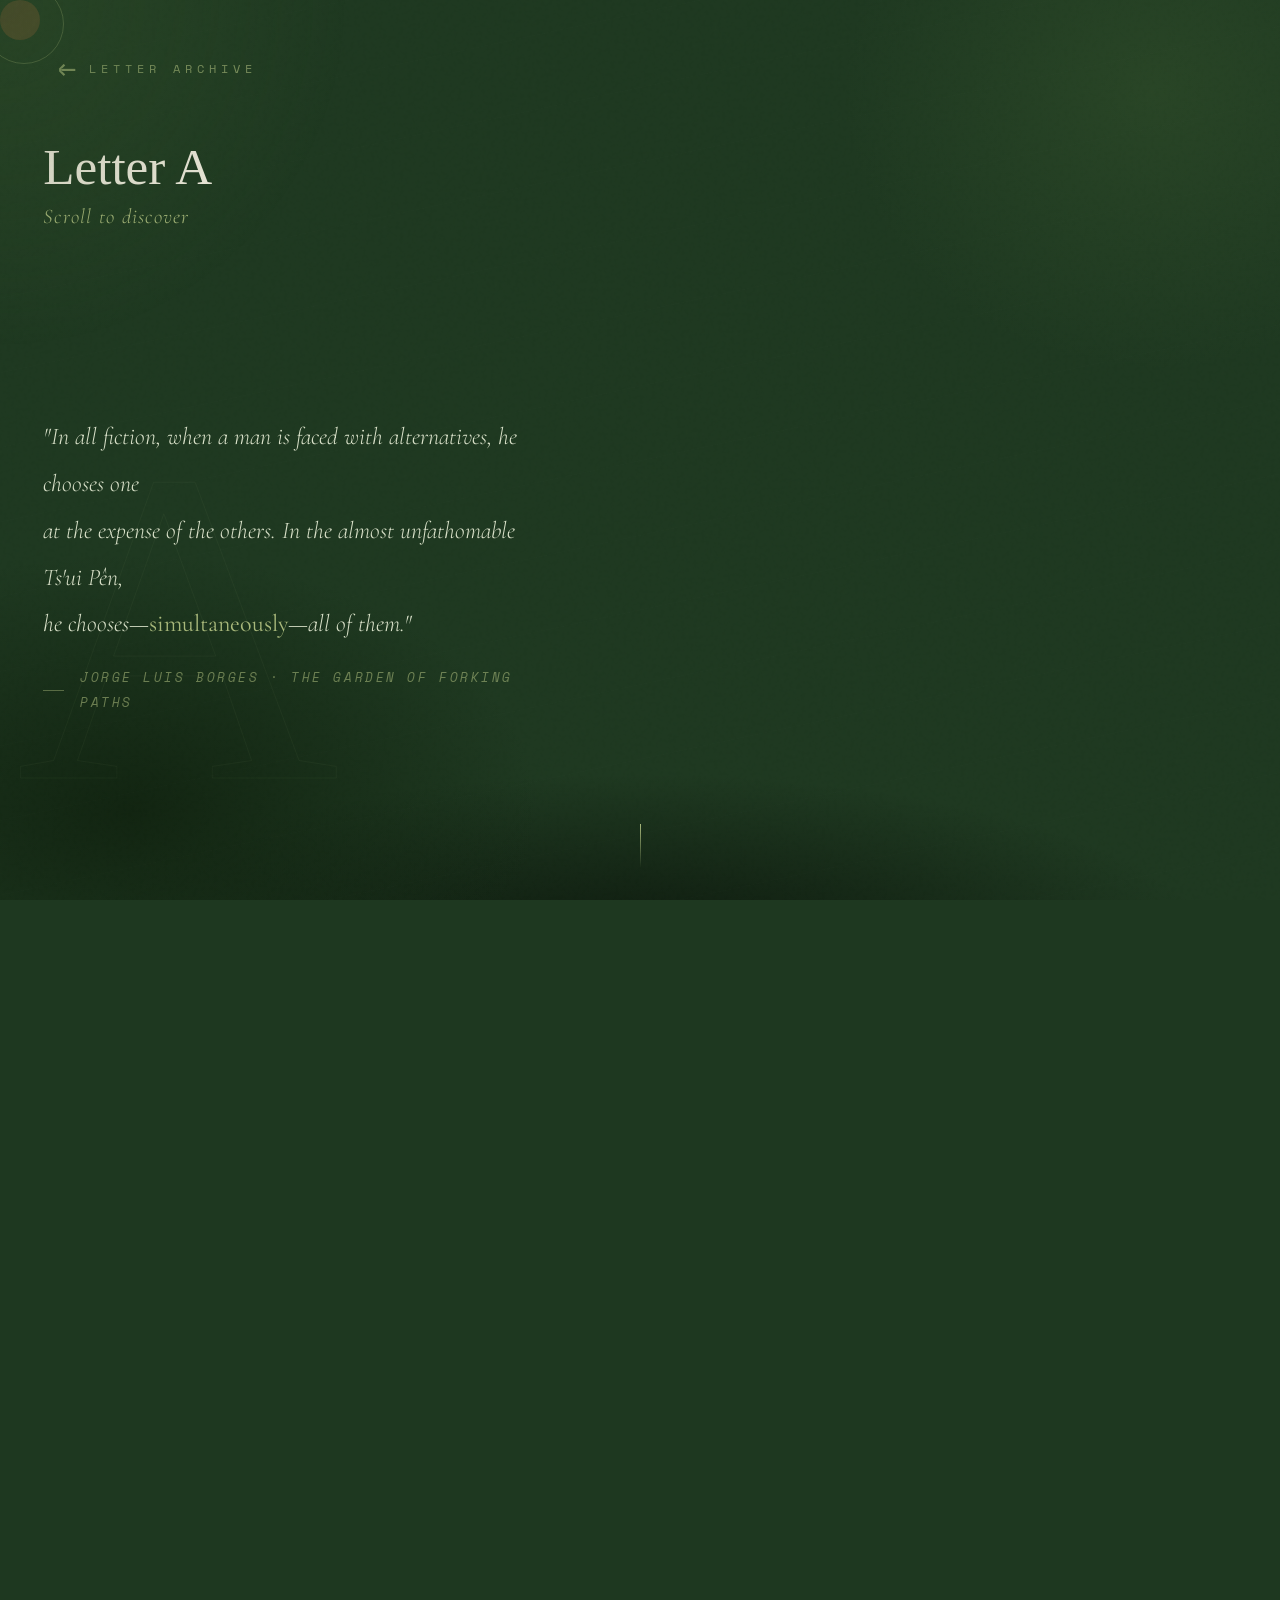
==== Homepage/LetterA/index.html @ e89d3998 "Add files via upload" ====
<!DOCTYPE html>
<html lang="en">
<head>
  <meta charset="UTF-8">
  <meta name="viewport" content="width=device-width, initial-scale=1.0">
  <title>Letter Archive — Letter A</title>
  <link href="https://fonts.googleapis.com/css2?family=Cormorant+Garamond:ital,wght@0,300;0,400;0,600;1,300;1,600&family=Space+Mono:ital,wght@0,400;0,700;1,400&family=IM+Fell+English:ital@0;1&display=swap" rel="stylesheet">
  <link rel="stylesheet" href="style.css">
</head>
<body>

  <div class="cursor"      id="cursor"></div>
  <div class="cursor-ring" id="ring"></div>
  <div class="glow"        id="glow"></div>
  <div class="leaves-wrap" id="leavesWrap"></div>
  <div class="tip"         id="tip"></div>

  <section class="hero">
    <div class="hero-bg"></div>

    <nav>
      <div class="nav-logo"><a href="../index.html" style="text-decoration:none; color:inherit; display:inline-flex; align-items:center; gap:8px; transition:opacity 0.2s; opacity:0.7;" onmouseover="this.style.opacity='1'" onmouseout="this.style.opacity='0.7'"><span style="font-size:30px;">←</span> Letter Archive</a></div>
      <div class="nav-links">
        
        
      </div>
    </nav>

    <div class="hero-left">
      <span class="ghost-a" aria-hidden="true">A</span>
     
      <h1 class="letter-title">Letter A</h1>
      <p class="scroll-cue">Scroll to discover</p>
      <div class="divider-row">
        
        
      </div>
      <div class="hero-quote">
        <p class="quote-line" data-line="1">
          "In all fiction, when a man is faced with alternatives, he chooses one
        </p>
        <p class="quote-line" data-line="2">
          at the expense of the others. In the almost unfathomable Ts'ui Pên,
        </p>
        <p class="quote-line" data-line="3">
          he chooses—<span class="sim">simultaneously</span>—all of them."
        </p>
        <div class="attr-row quote-line" data-line="3">
          <span>Jorge Luis Borges · The Garden of Forking Paths</span>
        </div>
      </div>
    </div>

    <div class="hero-right">
      <div class="image-frame">
        <div class="image-clip" id="imageClip">
          <div class="image-box" data-tooltip="Every path in the forest — taken simultaneously">
            <span class="b b-tl"></span>
            <span class="b b-tr"></span>
            <span class="b b-bl"></span>
            <span class="b b-br"></span>
          </div>
        </div>
        <div class="img-cap" id="imgCap">
         
          <em>Every branch, taken</em>
        </div>
      </div>
    </div>

    <div class="scroll-dot">
      <div class="s-line"></div>
    </div>

  </section>

  <script src="script.js"></script>
</body>
</html>
---- Homepage/LetterA/style.css ----
:root {
  --lichen: #a8b87a;
  --stone:  #8a9a8a;
  --fog:    #d8e0c8;
  --cream:  #f2ede0;
  --forest: #1e3820;
  --moss:   #2d4a2e;
}

*, *::before, *::after { box-sizing: border-box; margin: 0; padding: 0; }

html { cursor: none; }

body {
  height: 250vh;
  background: var(--forest);
  color: var(--cream);
  font-family: 'Cormorant Garamond', serif;
  cursor: none;
}

/* ── CURSOR ─────────────────────────────────────── */
.cursor {
  position: fixed; width: 40px; height: 40px;
  background: #6b8e4e; border-radius: 50%;
  pointer-events: none; z-index: 9999;
  mix-blend-mode: difference;
  transition: transform 0.15s, background 0.3s;
}

.cursor-ring {
  position: fixed; width: 80px; height: 80px;
  border: 1px solid rgba(168,184,122,0.5); border-radius: 50%;
  pointer-events: none; z-index: 9998; opacity: 0.5;
  transition: width 0.3s, height 0.3s, opacity 0.3s;
}

.cursor.hov { transform: scale(3); background: #6b8e4e; }
.cursor-ring.hov { width: 54px; height: 54px; opacity: 0.2; }

/* ── GRAIN ──────────────────────────────────────── */
body::before {
  content: '';
  position: fixed; inset: 0; pointer-events: none; z-index: 9990;
  background-image: url("data:image/svg+xml,%3Csvg viewBox='0 0 256 256' xmlns='http://www.w3.org/2000/svg'%3E%3Cfilter id='n'%3E%3CfeTurbulence type='fractalNoise' baseFrequency='0.85' numOctaves='4' stitchTiles='stitch'/%3E%3C/filter%3E%3Crect width='100%25' height='100%25' filter='url(%23n)' opacity='0.04'/%3E%3C/svg%3E");
  opacity: 0.4;
}

/* ── FLOATING LEAVES ────────────────────────────── */
.leaves-wrap { position: fixed; inset: 0; pointer-events: none; z-index: 2; overflow: hidden; }

.leaf { position: absolute; opacity: 0; animation: leafUp linear infinite; }

@keyframes leafUp {
  0%   { transform: translateY(105vh) rotate(0deg);                   opacity: 0; }
  8%   { opacity: 0.5; }
  92%  { opacity: 0.3; }
  100% { transform: translateY(-8vh) rotate(640deg) translateX(42px); opacity: 0; }
}

/* ── GLOW ───────────────────────────────────────── */
.glow {
  position: fixed; width: 700px; height: 700px;
  background: radial-gradient(circle, rgba(61,94,48,0.3) 0%, rgba(61,94,48,0.15) 40%, transparent 70%);
  border-radius: 50%; pointer-events: none; z-index: 1;
  transform: translate(-50%, -50%);
}

/* ── TOOLTIP ────────────────────────────────────── */
.tip {
  position: fixed; background: var(--moss);
  color: var(--cream); font-family: 'Cormorant Garamond', serif;
  font-size: 1.0rem; font-style: italic;
  padding: 0.48rem 0.88rem; pointer-events: none;
  z-index: 8000; opacity: 0; transition: opacity 0.22s; line-height: 1.5;
  padding-left: 2.3rem;
  
}
.tip.show { opacity: 1; }

/* ── HERO ───────────────────────────────────────── */
.hero {
  width: 100vw; height: 100vh;
  display: grid; grid-template-columns: 3fr 4fr;
  position: sticky; top: 0; overflow: hidden;
}

/* ── BACKGROUND ─────────────────────────────────── */
.hero-bg {
  position: absolute; inset: 0;
  background:
    radial-gradient(ellipse 62% 55% at 10% 90%, rgba(16,34,15,0.92) 0%, transparent 52%),
    radial-gradient(ellipse 48% 62% at 90% 10%, rgba(61,94,48,0.32)  0%, transparent 50%),
    radial-gradient(ellipse 80% 38% at 50% 108%, rgba(10,20,10,0.98) 0%, transparent 58%),
    #1e3820;
  animation: breathe 14s ease-in-out infinite alternate;
}

@keyframes breathe { 0%,100% { opacity:1; } 50% { opacity:0.88; } }

.hero-bg::after {
  content: ''; position: absolute; inset: 0;
  background: repeating-linear-gradient(168deg, transparent, transparent 72px, rgba(255,255,255,0.007) 73px);
}

/* ── NAV ────────────────────────────────────────── */
nav {
  position: absolute; top: 3; left: 0; right: 0;
  display: flex; justify-content: space-between; align-items: center;
  padding: 2.9rem 3.6rem; z-index: 20;
}

.nav-logo {
  font-family: 'Space Mono', monospace;
  font-size: 0.75rem; letter-spacing: 0.42em; text-transform: uppercase;
  color: var(--lichen); opacity: 0; animation: fadeUp 0.8s 0.2s forwards;
}

.nav-links { display: flex; gap: 2.8rem; opacity: 0; animation: fadeUp 0.8s 0.3s forwards; }

.nav-links a {
  font-family: 'Space Mono', monospace;
  font-size: 0.54rem; letter-spacing: 0.18em; text-transform: uppercase;
  color: var(--fog); text-decoration: none; opacity: 0.48;
  transition: opacity 0.3s, color 0.3s; cursor: none;
}
.nav-links a:hover { opacity: 1; color: var(--lichen); }

/* ── LEFT COLUMN ────────────────────────────────── */
.hero-left {
  position: relative; z-index: 5;
  display: flex; flex-direction: column; justify-content: flex-start;
  padding: 11rem 0rem 5rem 2.7rem;
}

/* ── GHOST A ────────────────────────────────────── */
.ghost-a {
  position: absolute;
  font-family: 'IM Fell English', serif;
  font-size: 28rem; line-height: 0.72;
  color: transparent; -webkit-text-stroke: 1px rgba(168,184,122,0.055);
  top: 50%; left: 1rem;
  pointer-events: none; user-select: none;
  animation: ghostFloat 20s ease-in-out infinite alternate;
}

@keyframes ghostFloat {
  0%   { transform: translateY(-52%) translateX(0); }
  100% { transform: translateY(-48%) translateX(10px); }
}

/* ── LETTER LABEL ───────────────────────────────── */
.letter-label {
  font-family: 'Space Mono', monospace;
  font-size: 0.55rem; letter-spacing: 0.44em; text-transform: uppercase;
  color: var(--lichen); margin-bottom: 1.0rem;
  opacity: 0; animation: fadeUp 0.8s 0.5s forwards;
}

/* ── TITLE ──────────────────────────────────────── */
.letter-title {
  font-family: 'IM Fell English', serif;
  font-size: clamp(0.8rem, 4vw, 4rem);
  line-height: 0.9; font-weight: 400; color: var(--cream);
  position: relative; z-index: 2;
  opacity: 0;
  margin-top: -2rem;
  transform: translateY(12px);
  transition: opacity 0.75s ease, transform 0.75s cubic-bezier(0.25,0.8,0.25,1);
}

.letter-title.visible {
  opacity: 1;
  transform: translateY(0);
}

/* ── SCROLL CUE ─────────────────────────────────── */
.scroll-cue {
  font-family: 'Cormorant Garamond', serif;
  font-size: clamp(1.0rem, 1.7vw, 1.3rem);
  font-style: italic; font-weight: 300;
  color: var(--lichen); letter-spacing: 0.06em;
  margin-top: 0.85rem; position: relative; z-index: 2;
  opacity: 0; animation: fadeUp 0.8s 0.9s forwards;
}

/* ── DIVIDER ────────────────────────────────────── */
.divider-row {
  display: flex; align-items: center; gap: 1rem;
  margin-top: 2rem; opacity: 0; animation: fadeUp 0.8s 1.05s forwards;
}

.divider-dash { width: 26px; height: 1px; background: var(--stone); opacity: 0.45; }

.divider-text {
  font-family: 'Space Mono', monospace;
  font-size: 0.5rem; letter-spacing: 0.3em; text-transform: uppercase;
  color: var(--stone); opacity: 0.55;
}

/* ── QUOTE BLOCK ────────────────────────────────── */
.hero-quote { margin-top: 9.6rem; max-width: 800px; position: relative; z-index: 2; }

.hero-quote .sim { color: var(--lichen); font-style: normal; font-weight: 400; }

/* ── QUOTE LINES — scroll reveal ────────────────── */
.quote-line {
  font-family: 'Cormorant Garamond', serif;
  font-size: 1.50rem;
  font-style: italic; font-weight: 300;
  line-height: 1.95; color: var(--fog);
  opacity: 0; transform: translateY(12px);
  transition: opacity 0.75s ease, transform 0.75s cubic-bezier(0.25,0.8,0.25,1);
}

.quote-line.visible { opacity: 1; transform: translateY(0); }

/* ── ATTRIBUTION ────────────────────────────────── */
.attr-row { display: flex; align-items: center; gap: 1rem; margin-top: 1.1rem; }

.attr-row::before {
  content: ''; display: block; width: 22px; height: 1px;
  background: var(--lichen); opacity: 0.45;
}

.attr-row span {
  font-family: 'Space Mono', monospace;
  font-size: 0.80rem; letter-spacing: 0.2em; text-transform: uppercase;
  color: var(--lichen); opacity: 0.58;
}

/* ── RIGHT COLUMN ───────────────────────────────── */
.hero-right {
  position: relative; z-index: 5;
  display: flex; align-items: center; justify-content: center;
  padding: 0;
}

.image-frame { width: 100%; height: 100%; }

/* ── IMAGE CLIP REVEAL ──────────────────────────── */
.image-clip {
  position: relative;
  clip-path: inset(0 0 100% 0);
  transition: clip-path 0.9s cubic-bezier(0.25,0.8,0.25,1);
}

.image-clip.reveal-33  { clip-path: inset(0 0 67% 0); }
.image-clip.reveal-67  { clip-path: inset(0 0 33% 0); }
.image-clip.reveal-100 { clip-path: inset(0 0 0% 0); transition: clip-path 1.1s cubic-bezier(0.25,0.8,0.25,1); }

/* ── CAPTION ────────────────────────────────────── */
#imgCap {
  opacity: 0; transform: translateY(6px);
  transition: opacity 0.6s ease, transform 0.6s ease;
}
#imgCap.visible { opacity: 1; transform: translateY(0); }

/* ── IMAGE BOX ──────────────────────────────────── */

.image-box {
  width: 100%; 
height: 100vh; 
object-fit: cover;
object-position: center;
  background:
    url('trial.jpg') top / cover no-repeat,
    linear-gradient(135deg, #2d4a2e, #1e3820);
  position: relative; overflow: hidden;
  border: 1px solid rgba(168,184,122,0.11);
  cursor: none;
  transition: transform 0.7s cubic-bezier(0.25,0.8,0.25,1);
}

.image-box:hover { transform: scale(1.013); }

.image-box::before {
     display: none;
  content: ''; position: absolute; inset: 0; z-index: 1;
  background: linear-gradient(135deg,
  rgba(30,56,32,0.1) 0%,
rgba(30,56,32,0.0) 55%,
rgba(14,26,14,0.1) 100%
  );
}

.image-box::after {
  content: 'A';
  position: absolute; bottom: -1.5rem; right: -0.8rem;
  font-family: 'IM Fell English', serif;
  font-size: 13rem; line-height: 1; color: transparent;
  -webkit-text-stroke: 1px rgba(168,184,122,0.09);
  z-index: 2; pointer-events: none;
}

/* ── CORNER BRACKETS ────────────────────────────── */
.b { position: absolute; width: 50px; height: 50px; }
.b-tl { top:-6px; left:-6px;   border-top:1.5px solid rgba(120,180,80,0.6); border-left:1.5px solid rgba(120,180,80,0.6); }
.b-tr { top:-6px; right:-6px;  border-top:1.5px solid rgba(120,180,80,0.6); border-right:1.5px solid rgba(120,180,80,0.6); }
.b-bl { bottom:-6px; left:-6px;  border-bottom:1.5px solid rgba(120,180,80,0.6); border-left:1.5px solid rgba(120,180,80,0.6); }
.b-br { bottom:-6px; right:-6px; border-bottom:1.5px solid rgba(120,180,80,0.6); border-right:1.5px solid rgba(120,180,80,0.6); }

/* ── IMG CAPTION TEXT ───────────────────────────── */
.img-cap { display: flex; justify-content: space-between; align-items: baseline; margin-top: 1rem; }

.img-cap span {
  font-family: 'Space Mono', monospace;
  font-size: 0.48rem; letter-spacing: 0.17em; text-transform: uppercase;
  color: var(--stone); opacity: 0.52;
}

.img-cap em {
  font-family: 'Cormorant Garamond', serif;
  font-size: 0.8rem; font-style: italic;
  color: var(--lichen); opacity: 0.6;
}

/* ── SCROLL INDICATOR ───────────────────────────── */
.scroll-dot {
  position: absolute; bottom: 2rem; left: 50%;
  transform: translateX(-50%);
  display: flex; flex-direction: column; align-items: center; gap: 0.5rem;
  z-index: 10; opacity: 0; animation: fadeUp 0.8s 1.8s forwards;
}

.s-line {
  width: 1px; height: 44px;
  background: linear-gradient(to bottom, var(--lichen), transparent);
  animation: pulse 2.4s ease-in-out infinite;
}

@keyframes pulse {
  0%,100% { transform: scaleY(1);    opacity: 1; }
  50%      { transform: scaleY(0.28); opacity: 0.28; }
}

/* ── KEYFRAMES ──────────────────────────────────── */
@keyframes fadeUp {
  from { opacity: 0; transform: translateY(24px); }
  to   { opacity: 1; transform: translateY(0); }
}
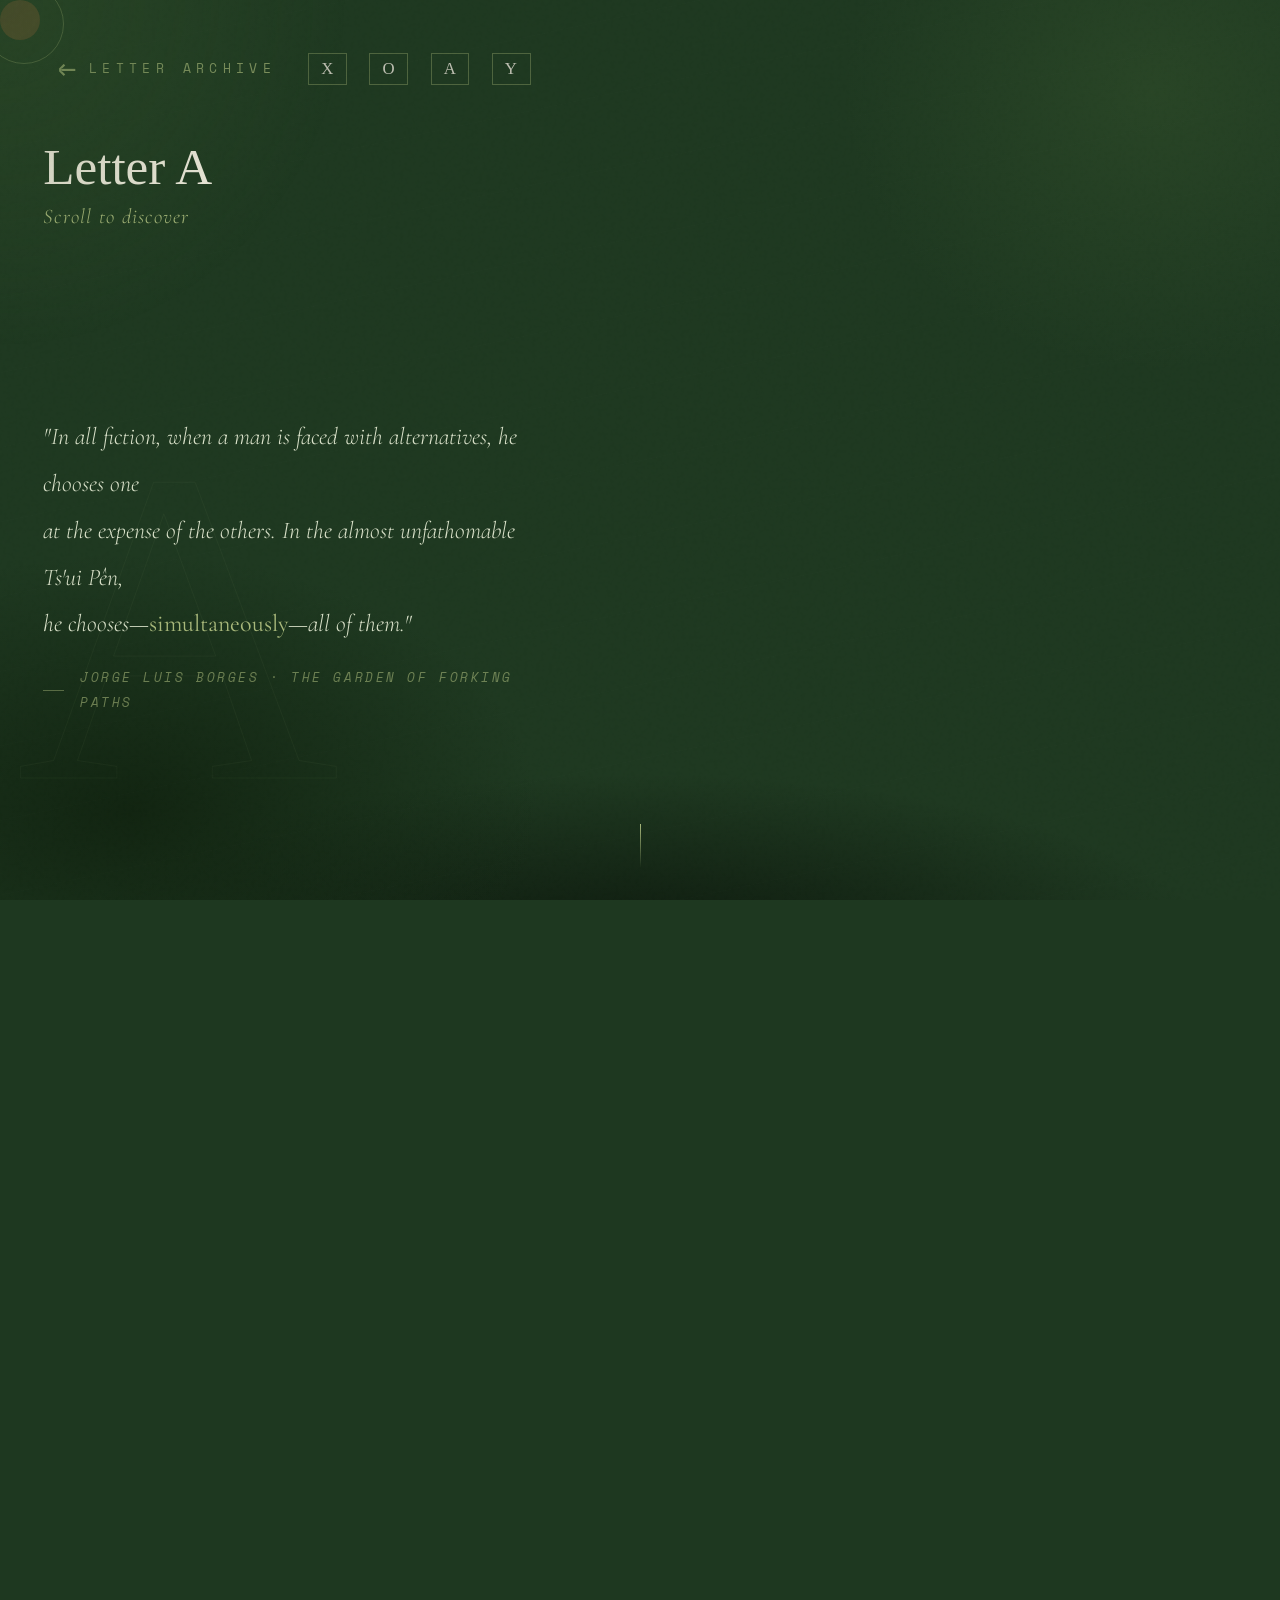
==== commit a64779cd: "Add files via upload" ====
--- a/Homepage/LetterA/index.html
+++ b/Homepage/LetterA/index.html
@@ -21,7 +21,10 @@
     <nav>
       <div class="nav-logo"><a href="../index.html" style="text-decoration:none; color:inherit; display:inline-flex; align-items:center; gap:8px; transition:opacity 0.2s; opacity:0.7;" onmouseover="this.style.opacity='1'" onmouseout="this.style.opacity='0.7'"><span style="font-size:30px;">←</span> Letter Archive</a></div>
       <div class="nav-links">
-        
+           <a href="../LetterX/index.html">X</a>
+    <a href="../LetterO/index.html">O</a>
+    <a href="../LetterA/index.html">A</a>
+    <a href="../LetterY/index.html">Y</a>
         
       </div>
     </nav>
--- a/Homepage/LetterA/style.css
+++ b/Homepage/LetterA/style.css
@@ -107,26 +107,47 @@
 
 /* ── NAV ────────────────────────────────────────── */
 nav {
-  position: absolute; top: 3; left: 0; right: 0;
-  display: flex; justify-content: space-between; align-items: center;
+  position: absolute; top: 0; left: 0; right: 0;
+  display: flex; justify-content: flex-start; align-items: center;
+  gap: 2rem;
   padding: 2.9rem 3.6rem; z-index: 20;
 }
 
 .nav-logo {
   font-family: 'Space Mono', monospace;
-  font-size: 0.75rem; letter-spacing: 0.42em; text-transform: uppercase;
+  font-size: 0.80rem; letter-spacing: 0.42em; text-transform: uppercase;
   color: var(--lichen); opacity: 0; animation: fadeUp 0.8s 0.2s forwards;
 }
 
-.nav-links { display: flex; gap: 2.8rem; opacity: 0; animation: fadeUp 0.8s 0.3s forwards; }
+.nav-divider {
+  width: 1px; height: 1rem;
+  background: rgba(168,184,122,0.35);
+  opacity: 0; animation: fadeUp 0.8s 0.25s forwards;
+  flex-shrink: 0;
+}
+
+.nav-links { display: flex; gap: 1.4rem; opacity: 0; animation: fadeUp 0.8s 0.3s forwards; }
 
 .nav-links a {
-  font-family: 'Space Mono', monospace;
-  font-size: 0.54rem; letter-spacing: 0.18em; text-transform: uppercase;
-  color: var(--fog); text-decoration: none; opacity: 0.48;
-  transition: opacity 0.3s, color 0.3s; cursor: none;
-}
-.nav-links a:hover { opacity: 1; color: var(--lichen); }
+  font-family: 'IM Fell English', serif;
+  font-size: 1.05rem; letter-spacing: 0.04em;
+  color: rgba(242,235,224,0.75); text-decoration: none;
+  transition: color 0.3s, background 0.3s, border-color 0.3s; cursor: none;
+  border: 1.5px solid rgba(168,184,122,0.35);
+  padding: 0.3rem 0.75rem;
+}
+.nav-links a:hover {
+  color: var(--lichen);
+  border-color: rgba(168,184,122,0.85);
+  background: rgba(168,184,122,0.07);
+}
+.nav-links a.active {
+  color: var(--lichen);
+  pointer-events: none;
+  border-color: rgba(168,184,122,0.9);
+  background: rgba(168,184,122,0.1);
+}
+
 
 /* ── LEFT COLUMN ────────────────────────────────── */
 .hero-left {
@@ -340,4 +361,186 @@
 @keyframes fadeUp {
   from { opacity: 0; transform: translateY(24px); }
   to   { opacity: 1; transform: translateY(0); }
+}
+
+/* ── TABLET (max 1024px) ─────────────────────────── */
+@media (max-width: 1024px) {
+  .hero {
+    grid-template-columns: 1fr 1fr;
+  }
+
+  .hero-left {
+    padding: 9rem 1.5rem 4rem 2rem;
+  }
+
+  .ghost-a {
+    font-size: 20rem;
+  }
+
+  .hero-quote {
+    margin-top: 5rem;
+  }
+
+  .quote-line {
+    font-size: 1.2rem;
+  }
+
+  nav {
+    padding: 2rem 2rem;
+  }
+}
+
+/* ── MOBILE (max 768px) ──────────────────────────── */
+@media (max-width: 768px) {
+
+  /* Hide custom cursor on touch devices */
+  .cursor, .cursor-ring, .glow { display: none; }
+  html, body { cursor: auto; }
+
+  body {
+    height: auto;
+    min-height: 100vh;
+    overflow-x: hidden;
+  }
+
+  /* Stack hero vertically */
+  .hero {
+    grid-template-columns: 1fr;
+    grid-template-rows: auto auto;
+    height: auto;
+    min-height: 100vh;
+    position: relative;
+  }
+
+  nav {
+    padding: 1.5rem 1.5rem;
+    position: relative;
+  }
+
+  .nav-logo {
+    font-size: 0.65rem;
+    letter-spacing: 0.25em;
+  }
+
+  /* Left column full width */
+  .hero-left {
+    padding: 2rem 1.5rem 3rem 1.5rem;
+    order: 1;
+  }
+
+  .ghost-a {
+    font-size: 12rem;
+    top: 40%;
+    left: 0;
+  }
+
+  .letter-title {
+    font-size: 2.5rem;
+    margin-top: 0;
+  }
+
+  .scroll-cue {
+    font-size: 1rem;
+    margin-top: 0.6rem;
+  }
+
+  .hero-quote {
+    margin-top: 3rem;
+    max-width: 100%;
+  }
+
+  .quote-line {
+    font-size: 1.1rem;
+    line-height: 1.7;
+  }
+
+  .attr-row span {
+    font-size: 0.6rem;
+    letter-spacing: 0.1em;
+  }
+
+  /* Right column — image below text */
+  .hero-right {
+    order: 2;
+    padding: 0 1.5rem 3rem 1.5rem;
+  }
+
+  .image-frame {
+    width: 100%;
+    height: auto;
+  }
+
+  .image-box {
+    height: 60vw;
+    min-height: 280px;
+  }
+
+  /* Always show image on mobile (no scroll reveal) */
+  .image-clip {
+    clip-path: inset(0 0 0% 0) !important;
+  }
+
+  /* Always show quote lines on mobile */
+  .quote-line {
+    opacity: 1 !important;
+    transform: translateY(0) !important;
+  }
+
+  .letter-title {
+    opacity: 1 !important;
+    transform: translateY(0) !important;
+  }
+
+  #imgCap {
+    opacity: 1 !important;
+    transform: translateY(0) !important;
+  }
+
+  .scroll-dot {
+    display: none;
+  }
+
+  .tip { display: none; }
+}
+
+/* ── SMALL MOBILE (max 480px) ────────────────────── */
+@media (max-width: 480px) {
+
+  nav {
+    padding: 1.2rem 1rem;
+  }
+
+  .nav-logo {
+    font-size: 0.55rem;
+    letter-spacing: 0.15em;
+  }
+
+  .hero-left {
+    padding: 1.5rem 1rem 2rem 1rem;
+  }
+
+  .ghost-a {
+    font-size: 8rem;
+  }
+
+  .letter-title {
+    font-size: 2rem;
+  }
+
+  .quote-line {
+    font-size: 1rem;
+    line-height: 1.6;
+  }
+
+  .attr-row span {
+    font-size: 0.5rem;
+  }
+
+  .hero-right {
+    padding: 0 1rem 2rem 1rem;
+  }
+
+  .image-box {
+    height: 70vw;
+  }
 }
